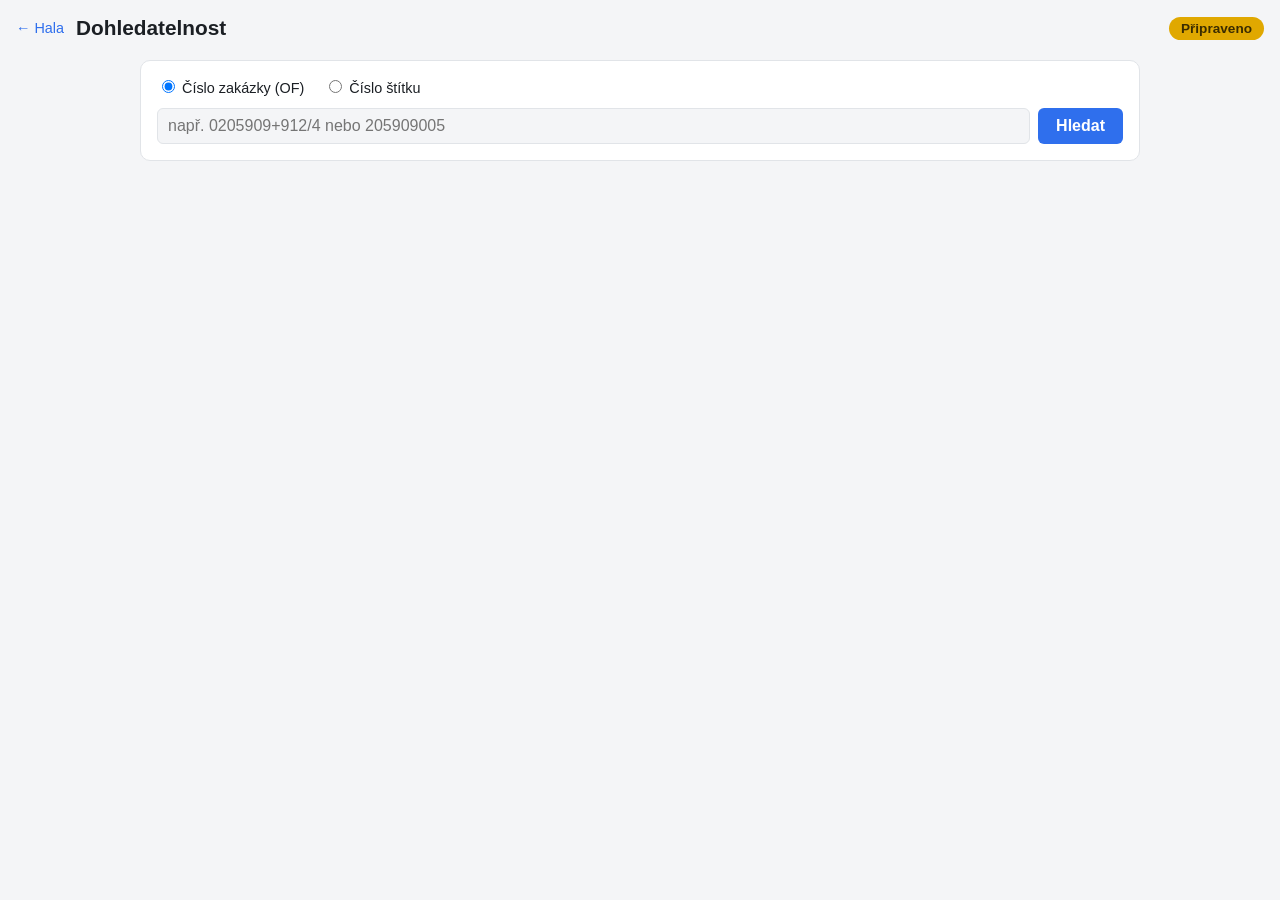
==== frontend/hledat.html @ 64949f1e "Add traceability search page (order/label -> cycles) New hledat.html/hledat.js: enter an order numbe" ====
<!doctype html>
<html lang="cs">
<head>
<meta charset="utf-8">
<meta name="viewport" content="width=device-width, initial-scale=1">
<title>Euromap63 — Dohledatelnost</title>
<link rel="stylesheet" href="style.css">
</head>
<body>
  <header>
    <div class="header-title">
      <a href="index.html" class="back-link">&larr; Hala</a>
      <h1>Dohledatelnost</h1>
    </div>
    <div id="status" class="status status--waiting">Připraveno</div>
  </header>

  <main>
    <section class="search-box">
      <form id="searchForm">
        <div class="search-mode">
          <label><input type="radio" name="mode" value="order" checked> Číslo zakázky (OF)</label>
          <label><input type="radio" name="mode" value="label"> Číslo štítku</label>
        </div>
        <div class="search-row">
          <input type="text" id="searchValue" placeholder="např. 0205909+912/4 nebo 205909005" autocomplete="off">
          <button type="submit">Hledat</button>
        </div>
      </form>
    </section>

    <section id="resultSummary" class="result-summary" hidden></section>

    <section class="params" id="resultSection" hidden>
      <h2>Nalezené cykly — klikni na řádek pro zobrazení všech parametrů</h2>
      <div class="params-table-wrap">
        <table id="resultTable">
          <thead>
            <tr><th>Čas</th><th>Stroj</th><th>Cyklus</th><th>Doba cyklu</th></tr>
          </thead>
          <tbody></tbody>
        </table>
      </div>
    </section>

    <section class="params" id="detailSection" hidden>
      <h2 id="detailTitle">Parametry cyklu</h2>
      <div class="params-table-wrap">
        <table id="detailTable">
          <thead>
            <tr><th>Parametr</th><th>Popis</th><th>Hodnota</th><th>Jednotka</th></tr>
          </thead>
          <tbody></tbody>
        </table>
      </div>
    </section>
  </main>

  <script src="config.js"></script>
  <script src="hledat.js"></script>
</body>
</html>
---- frontend/style.css ----
:root {
  --bg: #f4f5f7;
  --surface: #ffffff;
  --text: #1b1f24;
  --muted: #5c636b;
  --border: #e1e4e8;
  --accent: #2f6fed;
  --ok: #1f9d55;
  --warn: #e0a800;
  --err: #d64545;
}

@media (prefers-color-scheme: dark) {
  :root {
    --bg: #14161a;
    --surface: #1d2025;
    --text: #e8eaed;
    --muted: #9aa1a9;
    --border: #2b2f36;
    --accent: #5b8bf7;
  }
}

* { box-sizing: border-box; }

body {
  margin: 0;
  padding-block: 16px;
  padding-inline: 16px;
  background: var(--bg);
  color: var(--text);
  font-family: -apple-system, Segoe UI, Roboto, Helvetica, Arial, sans-serif;
}

header {
  display: flex;
  flex-wrap: wrap;
  align-items: center;
  justify-content: space-between;
  gap: 12px;
  margin-bottom: 20px;
}

h1 { font-size: 1.3rem; margin: 0; }
h2 { font-size: 1rem; color: var(--muted); margin: 0 0 12px; }

.status {
  padding: 4px 12px;
  border-radius: 999px;
  font-size: 0.85rem;
  font-weight: 600;
}
.status--waiting { background: var(--warn); color: #3a2c00; }
.status--ok { background: var(--ok); color: #fff; }
.status--err { background: var(--err); color: #fff; }

main {
  display: flex;
  flex-direction: column;
  gap: 20px;
  max-width: 1000px;
  margin: 0 auto;
}

.cards {
  display: grid;
  grid-template-columns: repeat(auto-fit, minmax(160px, 1fr));
  gap: 12px;
}

.card {
  background: var(--surface);
  border: 1px solid var(--border);
  border-radius: 10px;
  padding: 14px 16px;
}
.card__label { font-size: 0.8rem; color: var(--muted); margin-bottom: 6px; }
.card__value { font-size: 1.6rem; font-weight: 700; font-variant-numeric: tabular-nums; }

.chart-section, .params {
  background: var(--surface);
  border: 1px solid var(--border);
  border-radius: 10px;
  padding: 16px;
}

canvas { max-width: 100%; height: auto; }

table { width: 100%; border-collapse: collapse; font-size: 0.9rem; }
th, td {
  text-align: left;
  padding: 6px 8px;
  border-bottom: 1px solid var(--border);
}
th { color: var(--muted); font-weight: 600; }
td.num { font-variant-numeric: tabular-nums; text-align: right; }

.params-table-wrap {
  max-height: 420px;
  overflow-y: auto;
  border: 1px solid var(--border);
  border-radius: 8px;
}
.params-table-wrap table { border: none; }
.params-table-wrap thead th {
  position: sticky;
  top: 0;
  background: var(--surface);
  box-shadow: 0 1px 0 var(--border);
}

#paramsTable tbody tr { cursor: pointer; }
#paramsTable tbody tr:hover { background: color-mix(in srgb, var(--accent) 8%, transparent); }
#paramsTable tbody tr.row--selected {
  background: color-mix(in srgb, var(--accent) 16%, transparent);
  font-weight: 600;
}

.chart-header {
  display: flex;
  flex-wrap: wrap;
  align-items: baseline;
  justify-content: space-between;
  gap: 8px;
  margin-bottom: 12px;
}
.chart-header h2 { margin: 0; }
.chart-window {
  font-size: 0.85rem;
  color: var(--muted);
  display: flex;
  align-items: center;
  gap: 6px;
}
.chart-window input {
  width: 70px;
  padding: 3px 6px;
  border: 1px solid var(--border);
  border-radius: 6px;
  background: var(--bg);
  color: var(--text);
  font-variant-numeric: tabular-nums;
}

.header-title {
  display: flex;
  align-items: center;
  gap: 12px;
}
.header-right {
  display: flex;
  align-items: center;
  gap: 16px;
}
.back-link {
  color: var(--accent);
  text-decoration: none;
  font-size: 0.9rem;
  white-space: nowrap;
}
.back-link:hover { text-decoration: underline; }

.muted { color: var(--muted); }

.machine-grid {
  display: grid;
  grid-template-columns: repeat(auto-fill, minmax(240px, 1fr));
  gap: 14px;
  max-width: 1200px;
  margin: 0 auto;
  width: 100%;
}

.machine-card {
  display: block;
  background: var(--surface);
  border: 1px solid var(--border);
  border-left: 6px solid var(--muted);
  border-radius: 10px;
  padding: 14px 16px;
  text-decoration: none;
  color: var(--text);
  transition: transform 0.1s ease;
}
.machine-card:hover { transform: translateY(-1px); }

.machine-card.state--bezi { border-left-color: var(--ok); }
.machine-card.state--stoji { border-left-color: var(--warn); }
.machine-card.state--bez_zakazky { border-left-color: var(--muted); }
.machine-card.state--neznamo { border-left-color: var(--err); }

.machine-card__head {
  display: flex;
  justify-content: space-between;
  align-items: baseline;
  margin-bottom: 10px;
}
.machine-card__name { font-weight: 700; font-size: 1.05rem; }
.machine-card__state { font-size: 0.8rem; color: var(--muted); font-weight: 600; }
.state--bezi .machine-card__state { color: var(--ok); }
.state--stoji .machine-card__state { color: var(--warn); }

.machine-card__body {
  display: grid;
  grid-template-columns: 1fr 1fr;
  gap: 8px;
}
.machine-card__metric { display: flex; flex-direction: column; }
.mc-label { font-size: 0.72rem; color: var(--muted); }
.mc-value { font-size: 1.1rem; font-weight: 600; font-variant-numeric: tabular-nums; }

.nav-link {
  color: var(--accent);
  text-decoration: none;
  font-size: 0.9rem;
  white-space: nowrap;
}
.nav-link:hover { text-decoration: underline; }

.search-box {
  background: var(--surface);
  border: 1px solid var(--border);
  border-radius: 10px;
  padding: 16px;
  max-width: 1000px;
  margin: 0 auto;
  width: 100%;
}
.search-mode {
  display: flex;
  gap: 20px;
  margin-bottom: 12px;
  font-size: 0.9rem;
}
.search-row { display: flex; gap: 8px; flex-wrap: wrap; }
.search-row input[type="text"] {
  flex: 1;
  min-width: 200px;
  padding: 8px 10px;
  border: 1px solid var(--border);
  border-radius: 6px;
  background: var(--bg);
  color: var(--text);
  font-size: 1rem;
}
.search-row button {
  padding: 8px 18px;
  border: none;
  border-radius: 6px;
  background: var(--accent);
  color: #fff;
  font-size: 1rem;
  font-weight: 600;
  cursor: pointer;
}
.search-row button:hover { opacity: 0.9; }

.result-summary {
  max-width: 1000px;
  margin: 0 auto;
  width: 100%;
  padding: 10px 16px;
  border-radius: 8px;
  font-size: 0.9rem;
}
.result-summary--ok { background: color-mix(in srgb, var(--ok) 15%, transparent); }
.result-summary--err { background: color-mix(in srgb, var(--err) 15%, transparent); }

#resultTable tbody tr { cursor: pointer; }
#resultTable tbody tr:hover { background: color-mix(in srgb, var(--accent) 8%, transparent); }
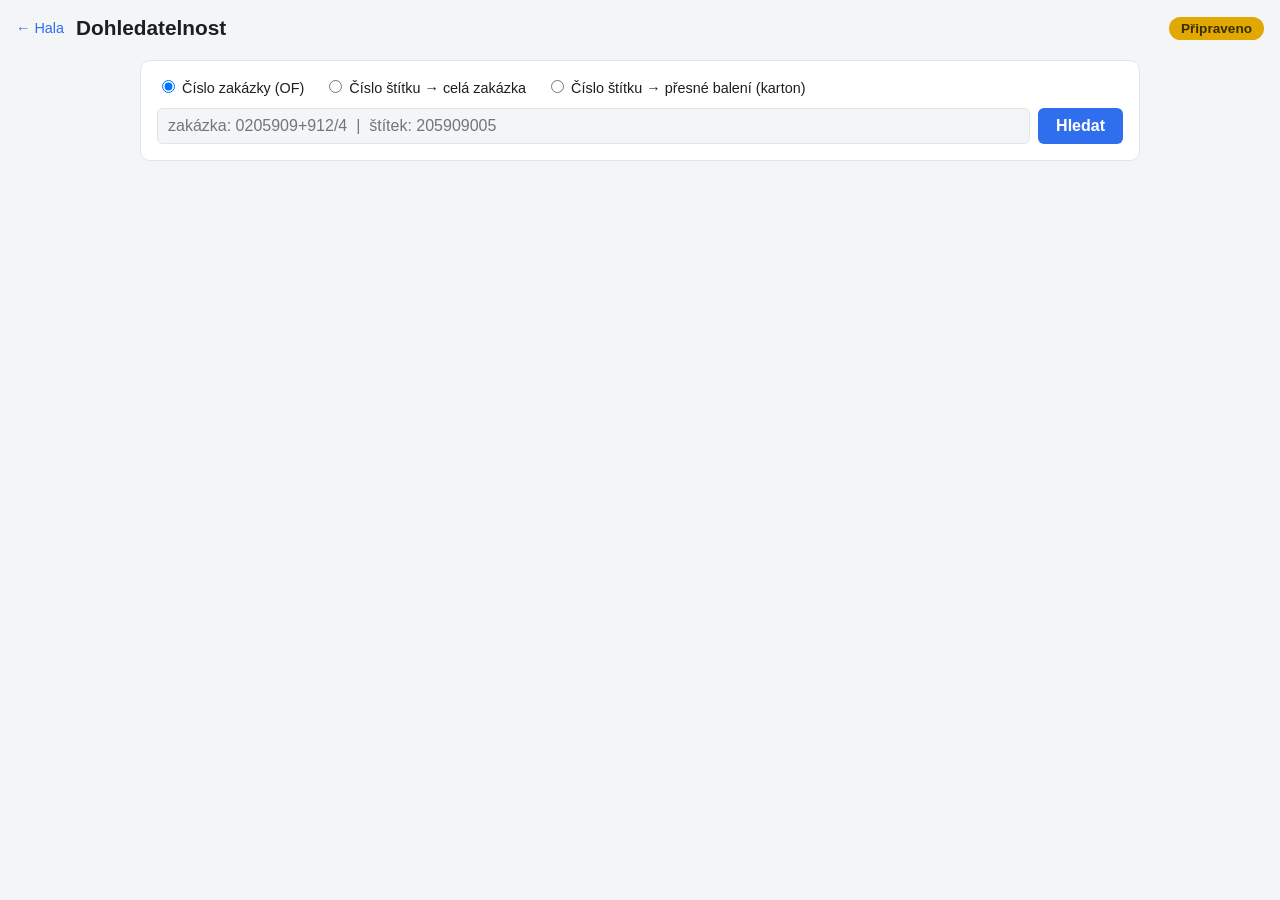
==== commit a9a7d5df: "Add exact package (carton) traceability via BILAN_SAISIE_EQUIPE IMPR_ETIQUETTES turned out to be ent" ====
--- a/frontend/hledat.html
+++ b/frontend/hledat.html
@@ -20,10 +20,11 @@
       <form id="searchForm">
         <div class="search-mode">
           <label><input type="radio" name="mode" value="order" checked> Číslo zakázky (OF)</label>
-          <label><input type="radio" name="mode" value="label"> Číslo štítku</label>
+          <label><input type="radio" name="mode" value="label"> Číslo štítku → celá zakázka</label>
+          <label><input type="radio" name="mode" value="package"> Číslo štítku → přesné balení (karton)</label>
         </div>
         <div class="search-row">
-          <input type="text" id="searchValue" placeholder="např. 0205909+912/4 nebo 205909005" autocomplete="off">
+          <input type="text" id="searchValue" placeholder="zakázka: 0205909+912/4  |  štítek: 205909005" autocomplete="off">
           <button type="submit">Hledat</button>
         </div>
       </form>
--- a/frontend/style.css
+++ b/frontend/style.css
@@ -62,6 +62,24 @@
   margin: 0 auto;
 }
 
+.machine-info {
+  display: flex;
+  flex-wrap: wrap;
+  gap: 8px;
+}
+.info-chip {
+  display: flex;
+  align-items: baseline;
+  gap: 6px;
+  background: var(--surface);
+  border: 1px solid var(--border);
+  border-radius: 999px;
+  padding: 4px 12px;
+  font-size: 0.85rem;
+}
+.info-chip__label { color: var(--muted); }
+.info-chip__value { font-weight: 600; }
+
 .cards {
   display: grid;
   grid-template-columns: repeat(auto-fit, minmax(160px, 1fr));
@@ -206,8 +224,10 @@
   gap: 8px;
 }
 .machine-card__metric { display: flex; flex-direction: column; }
+.machine-card__metric--wide { grid-column: 1 / -1; }
 .mc-label { font-size: 0.72rem; color: var(--muted); }
 .mc-value { font-size: 1.1rem; font-weight: 600; font-variant-numeric: tabular-nums; }
+.mc-value--reason { font-size: 0.95rem; color: var(--warn); font-variant-numeric: normal; }
 
 .nav-link {
   color: var(--accent);
